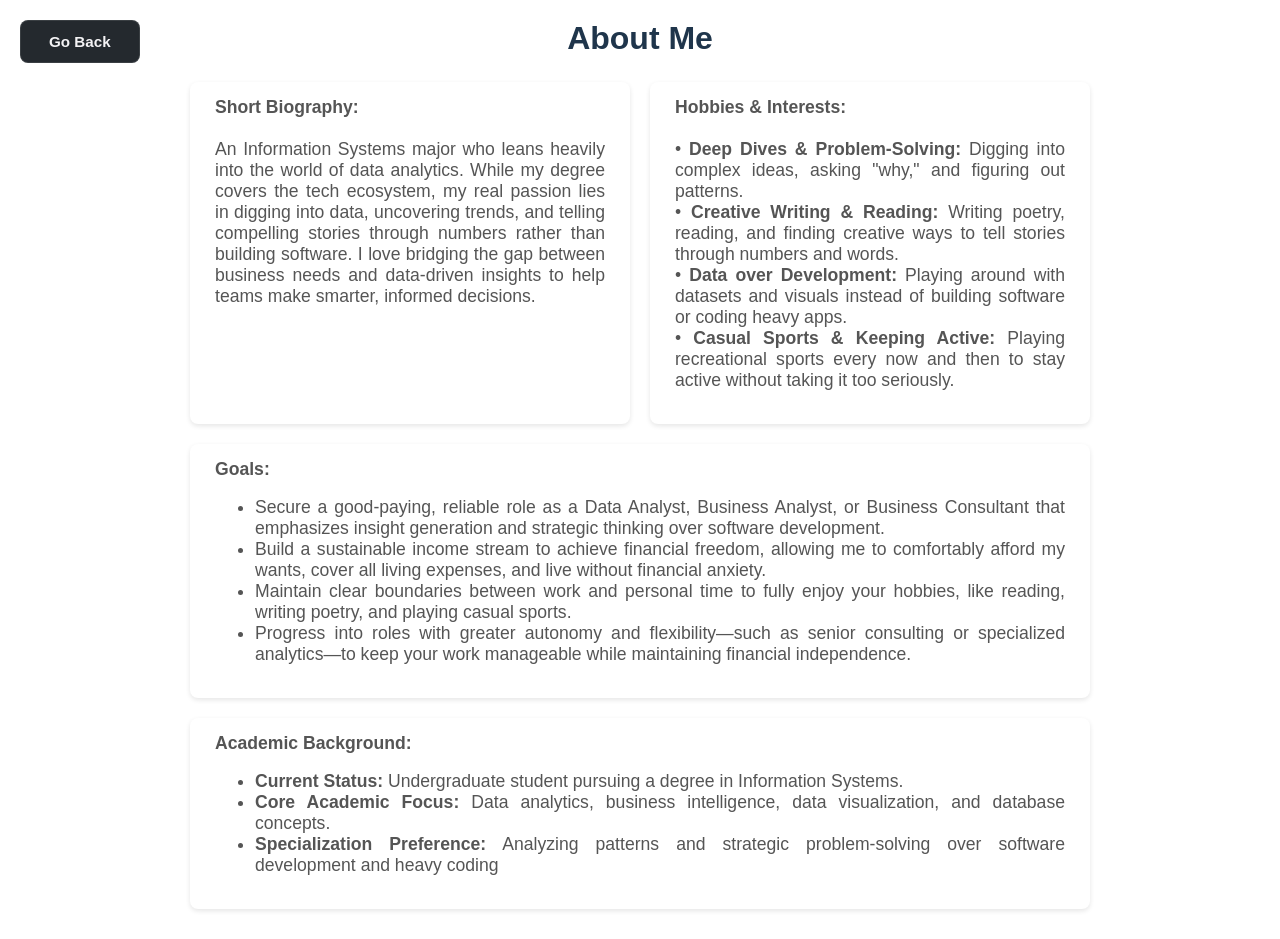
==== about-me.html @ 52fe9017 "Add about me section" ====
<!DOCTYPE html>
<html lang="en">
<head>
  <meta charset="UTF-8">
  <meta name="viewport" content="width=device-width, initial-scale=1.0">
  <title>Learn More About Me</title>
  <link rel="stylesheet" href="css/styles.css">
</head>
<body>
<header>
    <h1 id="about-me-heading">About Me</h1>
    <nav aria-label="Main navigation">
      <a href="index.html" id="home-btn">Go Back</a>
    </nav>
</header>

<div class="about-container">
    <div class="about-bio">
        <strong>Short Biography:</strong><br>
        <br>
         An Information Systems major who leans heavily into the world of data analytics. 
         While my degree covers the tech ecosystem, my real passion lies in digging into data, uncovering trends, and telling compelling stories through numbers rather than building software. 
         I love bridging the gap between business needs and data-driven insights to help teams make smarter, informed decisions.
    </div>
    <div class="about-bio">
        <strong>Hobbies & Interests:</strong><br>
            <br>
                • <strong>Deep Dives & Problem-Solving:</strong> Digging into complex ideas, asking "why," and figuring out patterns.<br>
                • <strong>Creative Writing & Reading:</strong> Writing poetry, reading, and finding creative ways to tell stories through numbers and words.<br>
                • <strong>Data over Development:</strong> Playing around with datasets and visuals instead of building software or coding heavy apps.<br>
                • <strong>Casual Sports & Keeping Active:</strong> Playing recreational sports every now and then to stay active without taking it too seriously.</p>
    </div>
    <div class="about-bio">
        <strong>Goals:</strong><br>
            <ul class="goals-list">
                <li> Secure a good-paying, reliable role as a Data Analyst, Business Analyst, or Business Consultant that emphasizes insight generation and strategic thinking over software development.</li>
                <li> Build a sustainable income stream to achieve financial freedom, allowing me to comfortably afford my wants, cover all living expenses, and live without financial anxiety.</li>
                <li> Maintain clear boundaries between work and personal time to fully enjoy your hobbies, like reading, writing poetry, and playing casual sports.</li>
                <li> Progress into roles with greater autonomy and flexibility—such as senior consulting or specialized analytics—to keep your work manageable while maintaining financial independence.</li>
            </ul>
    </div>
    <div class="about-bio">
        <strong>Academic Background:</strong><br>
            <ul class="goals-list">
                <li><strong>Current Status:</strong> Undergraduate student pursuing a degree in Information Systems.</li>
                <li><strong>Core Academic Focus:</strong> Data analytics, business intelligence, data visualization, and database concepts.</li>
                <li><strong>Specialization Preference:</strong> Analyzing patterns and strategic problem-solving over software development and heavy coding</li>
            </ul>
    </div>
</div>

</body>
</html>
---- css/styles.css ----
/* Center content and set a clean background */
body {
  font-family: Arial, sans-serif;
  background-color: #ffffff;
  color: #4d5a68;
  display: flex;
  flex-direction: column;
  justify-content: flex-start;
  align-items: center;
  min-height: 100vh;
  margin: 0;
  text-align: center;
}

#profile-photo {
  width: 150px;
  height: 150px;
  border-radius: 50%;
  margin-bottom: 20px;
}

/* Style the main heading */
#fullname {
  font-size: 2rem;
  color: #1f354b;
  margin-bottom: 10px;
}

#about-me-heading {
  text-align: center;
  color: #24292e;
  margin-top: 20px;
  margin-bottom: 25px;
  font-size: 2rem;
  color: #1f354b;
}


/* Style the paragraph */
.bio-container {
  display: flex;
  flex-direction: column;
  gap: 20px;            
  align-items: stretch;
  width: calc(100% - 40px);
  max-width: 900px;
  margin: 0 auto 30px;
}

.bio {
  font-size: 1.1rem;
  color: #555;
  width: 100%;
  box-sizing: border-box;
  margin: 0;
  text-align: justify;
  background-color: #ffffff;
  padding: 15px 25px;
  border-radius: 8px;
  box-shadow: 0 2px 5px rgba(0, 0, 0, 0.1);
  text-align: justify;
}


#learn-more-btn {
  display: inline-block;
  padding: 0.8rem 1.75rem;
  background-color: #24292e;
  color: #f4f3f5;
  border: 1px solid rgba(255, 255, 255, 0.1); 
  border-radius: 8px;
  font-family: arial, sans-serif;
  font-size: 0.95rem;
  font-weight: 600;
  line-height: 1;                             
  text-decoration: none;
  text-align: center;       
}

/* Style for about-me page */
#home-btn {
  position: absolute;
  top: 20px;  /* Distance from the top */
  left: 20px; /* Distance from the left edge */
  display: inline-block;
  padding: 0.8rem 1.75rem;
  background-color: #24292e;
  color: #f4f3f5;
  border: 1px solid rgba(255, 255, 255, 0.1); 
  border-radius: 8px;
  font-family: arial, sans-serif;
  font-size: 0.95rem;
  font-weight: 600;
  line-height: 1;                             
  text-decoration: none;
  text-align: center;       
}

.about-container {
  display: grid;
  grid-template-columns: 1fr 1fr; /* Two equal columns */
  gap: 20px;            
  max-width: 900px;   
  margin: 0 auto 30px;
}

/* Forces the 3rd card (Goals) to span across both columns on the bottom */
.about-bio:nth-child(3) {
  grid-column: span 2;
}

.about-bio:nth-child(4) {
  grid-column: span 2;
}

.about-bio {
  font-size: 1.1rem;
  color: #555;
  margin: 0;
  text-align: justify;
  background-color: #ffffff;
  padding: 15px 25px;
  border-radius: 8px;
  box-shadow: 0 2px 5px rgba(0, 0, 0, 0.1);
}
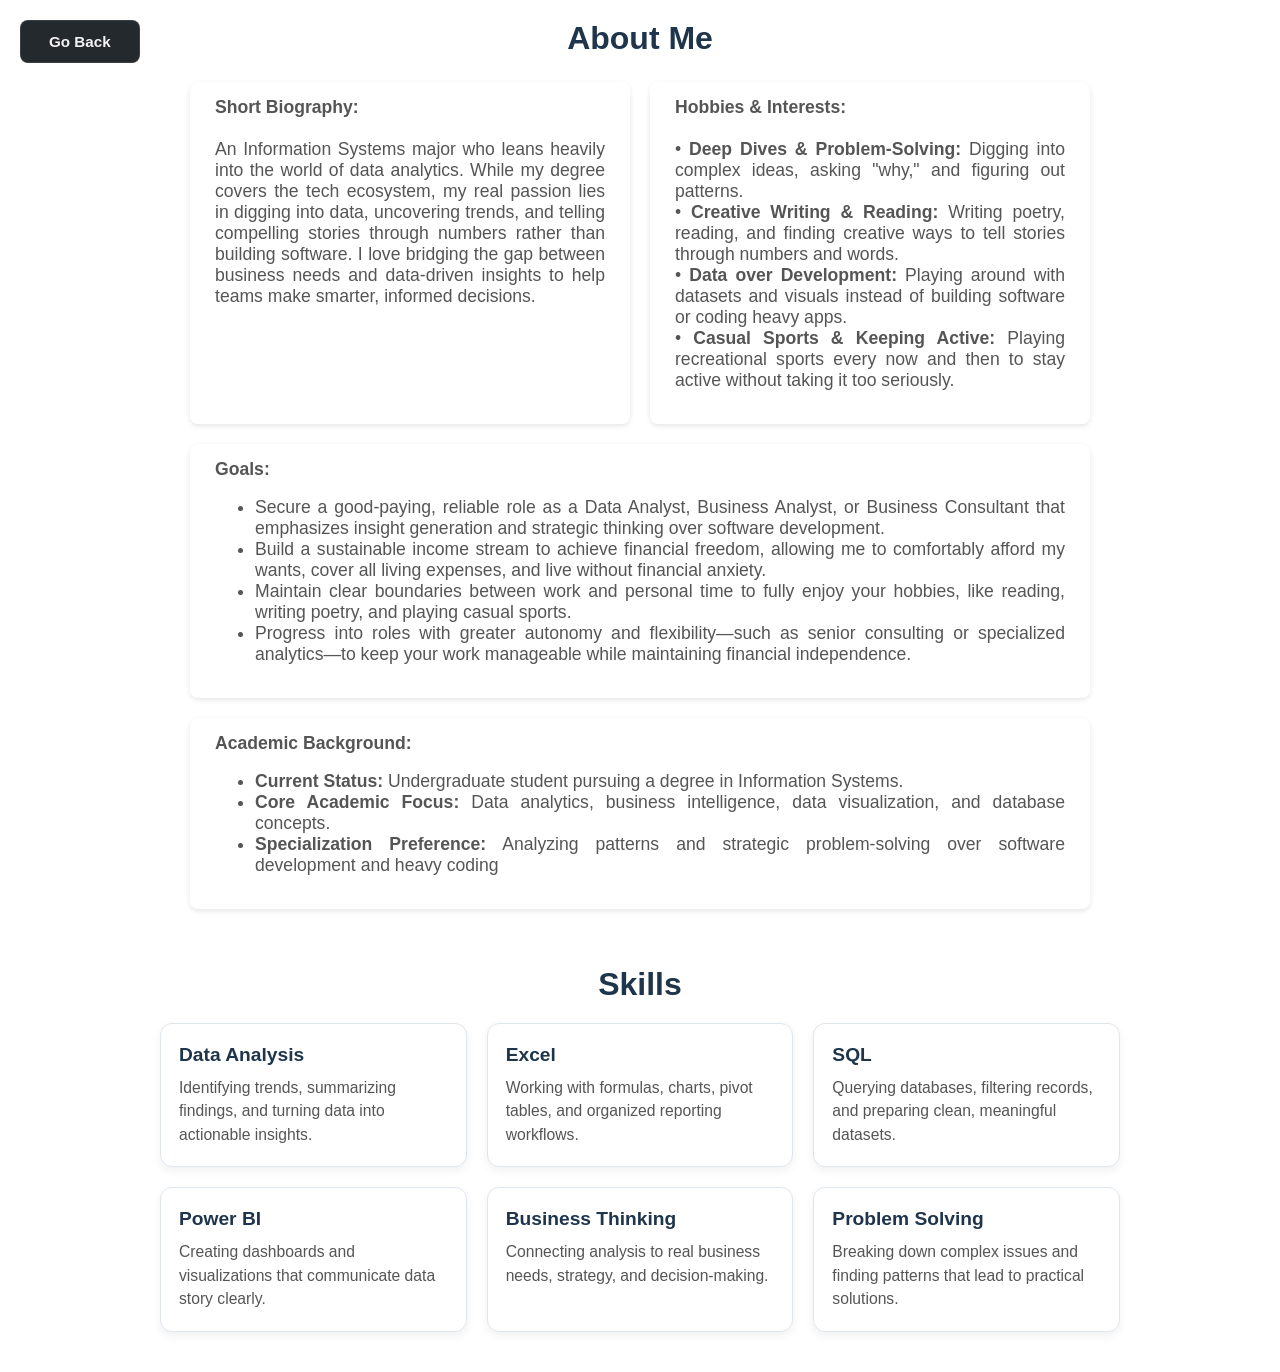
==== commit 5de7683b: "Add reusable skill cards" ====
--- a/about-me.html
+++ b/about-me.html
@@ -14,7 +14,7 @@
     </nav>
 </header>
 
-<div class="about-container">
+<section class="about-container">
     <div class="about-bio">
         <strong>Short Biography:</strong><br>
         <br>
@@ -30,7 +30,7 @@
                 • <strong>Data over Development:</strong> Playing around with datasets and visuals instead of building software or coding heavy apps.<br>
                 • <strong>Casual Sports & Keeping Active:</strong> Playing recreational sports every now and then to stay active without taking it too seriously.</p>
     </div>
-    <div class="about-bio">
+    <div class="about-bio wide">
         <strong>Goals:</strong><br>
             <ul class="goals-list">
                 <li> Secure a good-paying, reliable role as a Data Analyst, Business Analyst, or Business Consultant that emphasizes insight generation and strategic thinking over software development.</li>
@@ -39,7 +39,7 @@
                 <li> Progress into roles with greater autonomy and flexibility—such as senior consulting or specialized analytics—to keep your work manageable while maintaining financial independence.</li>
             </ul>
     </div>
-    <div class="about-bio">
+    <div class="about-bio wide">
         <strong>Academic Background:</strong><br>
             <ul class="goals-list">
                 <li><strong>Current Status:</strong> Undergraduate student pursuing a degree in Information Systems.</li>
@@ -47,7 +47,37 @@
                 <li><strong>Specialization Preference:</strong> Analyzing patterns and strategic problem-solving over software development and heavy coding</li>
             </ul>
     </div>
-</div>
+</section>
+
+<section class="skills-section">
+    <h2>Skills</h2>
+    <div class="skills-grid">
+        <div class="skill-card">
+            <h3>Data Analysis</h3>
+            <p>Identifying trends, summarizing findings, and turning data into actionable insights.</p>
+        </div>
+        <div class="skill-card">
+            <h3>Excel</h3>
+            <p>Working with formulas, charts, pivot tables, and organized reporting workflows.</p>
+        </div>
+        <div class="skill-card">
+            <h3>SQL</h3>
+            <p>Querying databases, filtering records, and preparing clean, meaningful datasets.</p>
+        </div>
+        <div class="skill-card">
+            <h3>Power BI</h3>
+            <p>Creating dashboards and visualizations that communicate data story clearly.</p>
+        </div>
+        <div class="skill-card">
+            <h3>Business Thinking</h3>
+            <p>Connecting analysis to real business needs, strategy, and decision-making.</p>
+        </div>
+        <div class="skill-card">
+            <h3>Problem Solving</h3>
+            <p>Breaking down complex issues and finding patterns that lead to practical solutions.</p>
+        </div>
+    </div>
+</section>
 
 </body>
 </html>
--- a/css/styles.css
+++ b/css/styles.css
@@ -104,15 +104,6 @@
   margin: 0 auto 30px;
 }
 
-/* Forces the 3rd card (Goals) to span across both columns on the bottom */
-.about-bio:nth-child(3) {
-  grid-column: span 2;
-}
-
-.about-bio:nth-child(4) {
-  grid-column: span 2;
-}
-
 .about-bio {
   font-size: 1.1rem;
   color: #555;
@@ -123,3 +114,51 @@
   border-radius: 8px;
   box-shadow: 0 2px 5px rgba(0, 0, 0, 0.1);
 }
+
+.about-bio.wide {
+  grid-column: span 2;
+}
+
+/* Skills Section */
+.skills-section {
+  width: 100%;
+  max-width: 1000px;
+  margin: 0 auto 40px;
+  padding: 0 20px;
+  box-sizing: border-box;
+}
+
+.skills-section h2 {
+  text-align: center;
+  color: #1f354b;
+  font-size: 2rem;
+  margin-bottom: 20px;
+}
+
+.skills-grid {
+  display: grid;
+  grid-template-columns: repeat(3, minmax(180px, 1fr));
+  gap: 20px;
+}
+
+.skill-card {
+  background: #ffffff;
+  border: 1px solid #dfe6ee;
+  border-radius: 12px;
+  box-shadow: 0 4px 10px rgba(0, 0, 0, 0.06);
+  padding: 20px 18px;
+  text-align: left;
+}
+
+.skill-card h3 {
+  margin: 0 0 10px;
+  color: #1f354b;
+  font-size: 1.2rem;
+}
+
+.skill-card p {
+  margin: 0;
+  color: #555;
+  line-height: 1.5;
+  font-size: 0.98rem;
+}
